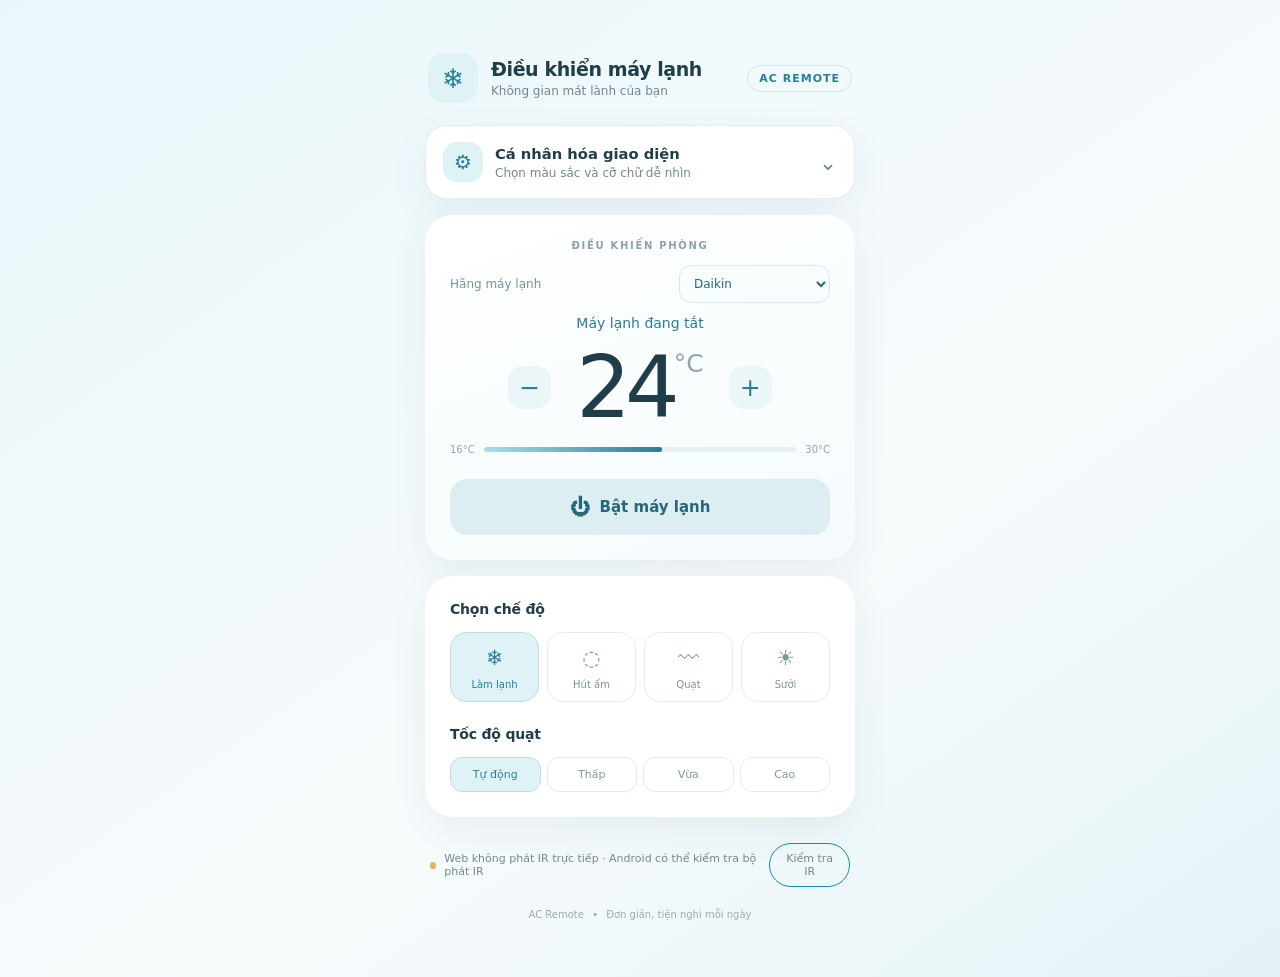
==== web/index.html @ bae3f8e5 "Update" ====
<!doctype html>
<html lang="vi"><head><meta charset="utf-8"><meta name="viewport" content="width=device-width,initial-scale=1">
<meta name="theme-color" content="#eaf7fa"><meta name="description" content="Giao diện điều khiển máy lạnh đa thương hiệu">
<link rel="manifest" href="manifest.webmanifest"><link rel="icon" type="image/png" sizes="192x192" href="icons/icon-192.png"><link rel="apple-touch-icon" href="icons/icon-192.png"><link rel="stylesheet" href="style.css"><title>Universal AC Remote</title></head>
<body><main class="app">
<header><div class="brandmark" aria-hidden="true">❄</div><div class="heading"><h1>Điều khiển máy lạnh</h1><p>Không gian mát lành của bạn</p></div><span class="pill">AC REMOTE</span></header>
<section class="settings card" aria-labelledby="settings-title">
  <details id="appearance">
    <summary><span class="settings-icon" aria-hidden="true">⚙</span><span><strong id="settings-title">Cá nhân hóa giao diện</strong><small>Chọn màu sắc và cỡ chữ dễ nhìn</small></span><span class="chevron" aria-hidden="true">⌄</span></summary>
    <div class="settings-body">
      <fieldset><legend>Màu giao diện</legend><div class="palette" role="group" aria-label="Chọn màu giao diện">
        <button type="button" class="swatch selected" data-accent="ocean" aria-label="Xanh biển" title="Xanh biển"><span></span><small>Xanh biển</small></button>
        <button type="button" class="swatch" data-accent="mint" aria-label="Xanh lá" title="Xanh lá"><span></span><small>Xanh lá</small></button>
        <button type="button" class="swatch" data-accent="lavender" aria-label="Tím dịu" title="Tím dịu"><span></span><small>Tím dịu</small></button>
        <button type="button" class="swatch" data-accent="rose" aria-label="Hồng đào" title="Hồng đào"><span></span><small>Hồng đào</small></button>
        <button type="button" class="swatch" data-accent="amber" aria-label="Vàng ấm" title="Vàng ấm"><span></span><small>Vàng ấm</small></button>
      </div></fieldset>
      <fieldset><legend>Cỡ chữ</legend><div class="font-options" role="group" aria-label="Chọn cỡ chữ">
        <button type="button" data-font="small"><span class="font-preview small-a">A</span><span>Nhỏ</span></button>
        <button type="button" data-font="normal" class="selected"><span class="font-preview">A</span><span>Vừa</span></button>
        <button type="button" data-font="large"><span class="font-preview large-a">A</span><span>Lớn</span></button>
      </div></fieldset>
      <button type="button" id="resetAppearance" class="reset-settings">Khôi phục mặc định</button>
    </div>
  </details>
</section>
<section class="room"><div class="eyebrow">ĐIỀU KHIỂN PHÒNG</div><label class="brand-select" for="brand">Hãng máy lạnh<select id="brand"><option>Daikin</option><option>Panasonic</option><option>LG</option><option>Samsung</option><option>Mitsubishi Electric</option><option>Toshiba</option><option>Sharp</option><option>Gree</option><option>Midea</option><option>AUX</option><option>Khác</option></select></label><div class="status" id="status">Đang tắt</div><div class="temperature"><button id="minus" aria-label="Giảm nhiệt độ">−</button><div><strong id="temp">24</strong><span>°C</span></div><button id="plus" aria-label="Tăng nhiệt độ">+</button></div><div class="range">16°C <div class="track"><div id="trackfill"></div></div> 30°C</div><button id="power" class="power"><span>⏻</span><span id="powerText">Bật máy lạnh</span></button></section>
<section class="controls"><h2>Chọn chế độ</h2><div class="mode-grid"><button data-mode="COOL" class="mode selected"><b>❄</b><span>Làm lạnh</span></button><button data-mode="DRY" class="mode"><b>◌</b><span>Hút ẩm</span></button><button data-mode="FAN" class="mode"><b>〰</b><span>Quạt</span></button><button data-mode="HEAT" class="mode"><b>☀</b><span>Sưởi</span></button></div><h2>Tốc độ quạt</h2><div class="fans"><button data-fan="AUTO" class="selected">Tự động</button><button data-fan="LOW">Thấp</button><button data-fan="MED">Vừa</button><button data-fan="HIGH">Cao</button></div></section>
<section class="foot"><span class="dot"></span><span id="hint">Web không phát IR trực tiếp · Android có thể kiểm tra bộ phát IR</span><button type="button" id="checkIr" class="ir-check">Kiểm tra IR</button><button id="install" hidden>Cài ứng dụng</button></section>
<footer>AC Remote <span>•</span> Đơn giản, tiện nghi mỗi ngày</footer>
</main><script src="app.js"></script></body></html>
---- web/style.css ----
:root{--bg:#edf8fa;--card:#fff;--ink:#203e4a;--muted:#718891;--blue:#287e98;--blue2:#dff2f6;--line:#e2edef;--soft:#f4fbfc;--shadow:0 14px 38px #24576b12;--font-scale:1}html{font-size:calc(16px * var(--font-scale));scroll-behavior:smooth}button,select{font:inherit}button:focus-visible,select:focus-visible,summary:focus-visible{outline:3px solid color-mix(in srgb,var(--blue) 45%,white);outline-offset:3px}*{box-sizing:border-box}body{margin:0;background:linear-gradient(145deg,#e9f7fa,#f7fbfc 60%,#e4f3f6);font-family:Inter,system-ui,-apple-system,"Segoe UI",sans-serif;color:var(--ink);min-height:100vh;padding:22px}.app{max-width:480px;margin:0 auto}header{display:flex;align-items:center;gap:13px;padding:8px 3px 22px}.brandmark{display:grid;place-items:center;width:50px;height:50px;border-radius:17px;background:#d7f0f5;color:var(--blue);font-size:1.6875rem}h1{font-size:1.1875rem;margin:0 0 4px;letter-spacing:-.4px}header p{font-size:0.75rem;color:var(--muted);margin:0}.pill{margin-left:auto;border:1px solid #cce6ec;border-radius:20px;padding:6px 11px;color:var(--blue);font-size:0.6875rem;font-weight:700;letter-spacing:1px}.room,.controls{background:var(--card);border-radius:28px;padding:25px;box-shadow:var(--shadow);margin-bottom:16px}.room{text-align:center;background:linear-gradient(160deg,#fff,#f5fcfd)}.eyebrow{font-size:0.625rem;font-weight:800;letter-spacing:1.7px;color:#8aa3ac}.status{font-size:0.875rem;color:var(--blue);margin:10px 0 5px}.temperature{display:flex;align-items:center;justify-content:center;gap:25px;margin:5px 0}.temperature>div{display:flex;align-items:flex-start}.temperature strong{font-size:5.375rem;font-weight:300;letter-spacing:-6px;line-height:1.2}.temperature span{font-size:1.5625rem;margin-top:13px;color:#8ca7b0}.temperature button{width:43px;height:43px;border:0;border-radius:15px;background:#eaf6f8;color:var(--blue);font-size:1.5625rem;cursor:pointer}.range{display:flex;align-items:center;gap:9px;color:#91a6ad;font-size:0.625rem}.track{height:5px;flex:1;background:#e5f0f2;border-radius:9px;overflow:hidden}.track div{height:100%;width:57%;background:linear-gradient(90deg,#a8dfe9,#287e98);border-radius:9px}.power{display:flex;align-items:center;justify-content:center;gap:10px;width:100%;margin-top:24px;padding:16px;border:0;border-radius:17px;background:var(--blue);color:white;font-weight:700;font-size:0.9375rem;box-shadow:0 9px 18px #287e9833;cursor:pointer}.power span:first-child{font-size:1.25rem}.power.off{background:#dceef2;color:#28677a;box-shadow:none}h2{font-size:0.875rem;margin:0 0 15px;letter-spacing:-.2px}.mode-grid{display:grid;grid-template-columns:repeat(4,1fr);gap:8px;margin-bottom:24px}.mode{border:1px solid var(--line);border-radius:16px;background:#fff;padding:13px 3px 11px;display:flex;flex-direction:column;align-items:center;gap:9px;color:#7e959d;cursor:pointer}.mode b{font-size:1.3125rem;font-weight:500}.mode span{font-size:0.625rem}.mode.selected,.fans button.selected{background:var(--blue2);border-color:#bfe4eb;color:var(--blue)}.fans{display:grid;grid-template-columns:repeat(4,1fr);gap:6px}.fans button{padding:10px 2px;border:1px solid var(--line);background:white;border-radius:12px;color:#81969e;font-size:0.6875rem;cursor:pointer}.foot{display:flex;align-items:center;gap:8px;padding:10px 5px;color:var(--muted);font-size:0.6875rem}.dot{width:7px;height:7px;border-radius:50%;background:#e8b15b}#install{margin-left:auto;border:0;background:#dceff3;color:var(--blue);border-radius:10px;padding:7px 10px}footer{text-align:center;color:#9aadb4;font-size:0.625rem;padding:12px}footer span{padding:0 5px}@media(min-width:700px){body{padding:45px}.app{max-width:430px}}@media(max-width:360px){body{padding:12px}.room,.controls{padding:20px}.temperature strong{font-size:4.5rem}.mode-grid{gap:5px}}

.brand-select{display:flex;align-items:center;justify-content:space-between;gap:12px;margin:14px 0 12px;text-align:left;font-size:0.75rem;color:#7b929b}.brand-select select{max-width:60%;border:1px solid #d8e9ed;border-radius:12px;background:#f7fcfd;color:#28677a;padding:10px;font:inherit;outline:none}


/* Personalization and accessibility */
body{background:linear-gradient(145deg,var(--page-a,#e9f7fa),#f7fbfc 60%,var(--page-b,#e4f3f6));transition:background .2s,color .2s}
.heading{min-width:0}.pill{white-space:nowrap}.settings{background:var(--card);border:1px solid var(--line);border-radius:22px;padding:0 17px;margin:0 0 16px;box-shadow:var(--shadow)}
#appearance summary{list-style:none;display:flex;align-items:center;gap:12px;padding:16px 0;cursor:pointer;min-height:68px}#appearance summary::-webkit-details-marker{display:none}.settings-icon{width:40px;height:40px;border-radius:14px;background:var(--blue2);color:var(--blue);display:grid;place-items:center;font-size:1.25rem;flex-shrink:0}.settings summary strong{display:block;font-size:.92rem;color:var(--ink)}.settings summary small{display:block;color:var(--muted);font-size:.75rem;margin-top:4px}.chevron{margin-left:auto;color:var(--muted);font-size:1.35rem;transition:transform .2s}#appearance[open] .chevron{transform:rotate(180deg)}
.settings-body{border-top:1px solid var(--line);padding:16px 0 18px}.settings fieldset{border:0;padding:0;margin:0 0 19px;min-width:0}.settings legend{font-weight:750;font-size:.82rem;margin-bottom:12px;color:var(--ink)}.palette{display:grid;grid-template-columns:repeat(5,minmax(0,1fr));gap:6px}.swatch{display:flex;flex-direction:column;align-items:center;gap:7px;min-width:0;padding:8px 2px;border:1px solid transparent;border-radius:14px;background:transparent;color:var(--muted);cursor:pointer}.swatch>span{display:block;width:29px;height:29px;border-radius:50%;background:var(--swatch);box-shadow:inset 0 0 0 3px #ffffffaa}.swatch small{font-size:.64rem;white-space:nowrap}.swatch.selected{border-color:var(--blue);background:var(--soft);color:var(--ink)}.swatch.selected>span{outline:2px solid var(--blue);outline-offset:2px}
.swatch[data-accent="ocean"]{--swatch:#287e98}.swatch[data-accent="mint"]{--swatch:#36866e}.swatch[data-accent="lavender"]{--swatch:#8068b5}.swatch[data-accent="rose"]{--swatch:#c45e78}.swatch[data-accent="amber"]{--swatch:#b87826}
.font-options{display:grid;grid-template-columns:repeat(3,1fr);gap:8px}.font-options button{display:flex;align-items:center;justify-content:center;gap:8px;padding:10px 5px;border:1px solid var(--line);border-radius:13px;background:var(--card);color:var(--muted);cursor:pointer}.font-options button.selected{border-color:var(--blue);background:var(--blue2);color:var(--blue);font-weight:700}.font-preview{font-size:1rem;font-weight:800}.small-a{font-size:.8rem}.large-a{font-size:1.3rem}.reset-settings{border:0;background:transparent;color:var(--blue);padding:5px 0;font-size:.78rem;font-weight:700;cursor:pointer}
:root[data-accent="mint"]{--blue:#36866e;--blue2:#e0f4eb;--line:#e1eee8;--soft:#f3fbf6;--page-a:#eaf8f0;--page-b:#e2f3e9}
:root[data-accent="lavender"]{--blue:#8068b5;--blue2:#eee8fa;--line:#e9e3f2;--soft:#faf7ff;--page-a:#f3effb;--page-b:#e9e2f7}
:root[data-accent="rose"]{--blue:#c45e78;--blue2:#fbe8ee;--line:#f1e2e7;--soft:#fff7f9;--page-a:#fff0f4;--page-b:#f9e5eb}
:root[data-accent="amber"]{--blue:#b87826;--blue2:#fbefd9;--line:#f0e7d7;--soft:#fffbf3;--page-a:#fff7e8;--page-b:#f8ecd5}
.room{background:linear-gradient(160deg,var(--card),var(--soft))}.temperature button,.mode,.fans button,.brand-select select{transition:background .15s,border-color .15s,transform .15s}.temperature button:active,.power:active,.mode:active,.fans button:active{transform:scale(.97)}.mode.selected,.fans button.selected{background:var(--blue2);border-color:color-mix(in srgb,var(--blue) 28%,white);color:var(--blue)}.power{background:var(--blue)}.brandmark{background:var(--blue2);color:var(--blue)}
@media(max-width:360px){.palette{gap:2px}.swatch small{font-size:.58rem}.settings{padding:0 13px}.settings-body{padding-bottom:14px}}
@media(prefers-reduced-motion:reduce){*,*::before,*::after{scroll-behavior:auto!important;transition:none!important;animation:none!important}}

.ir-check{border:1px solid var(--accent,#168aad);border-radius:999px;padding:8px 12px;background:transparent;color:inherit;font:inherit;cursor:pointer}.ir-check:focus-visible{outline:2px solid currentColor;outline-offset:2px}
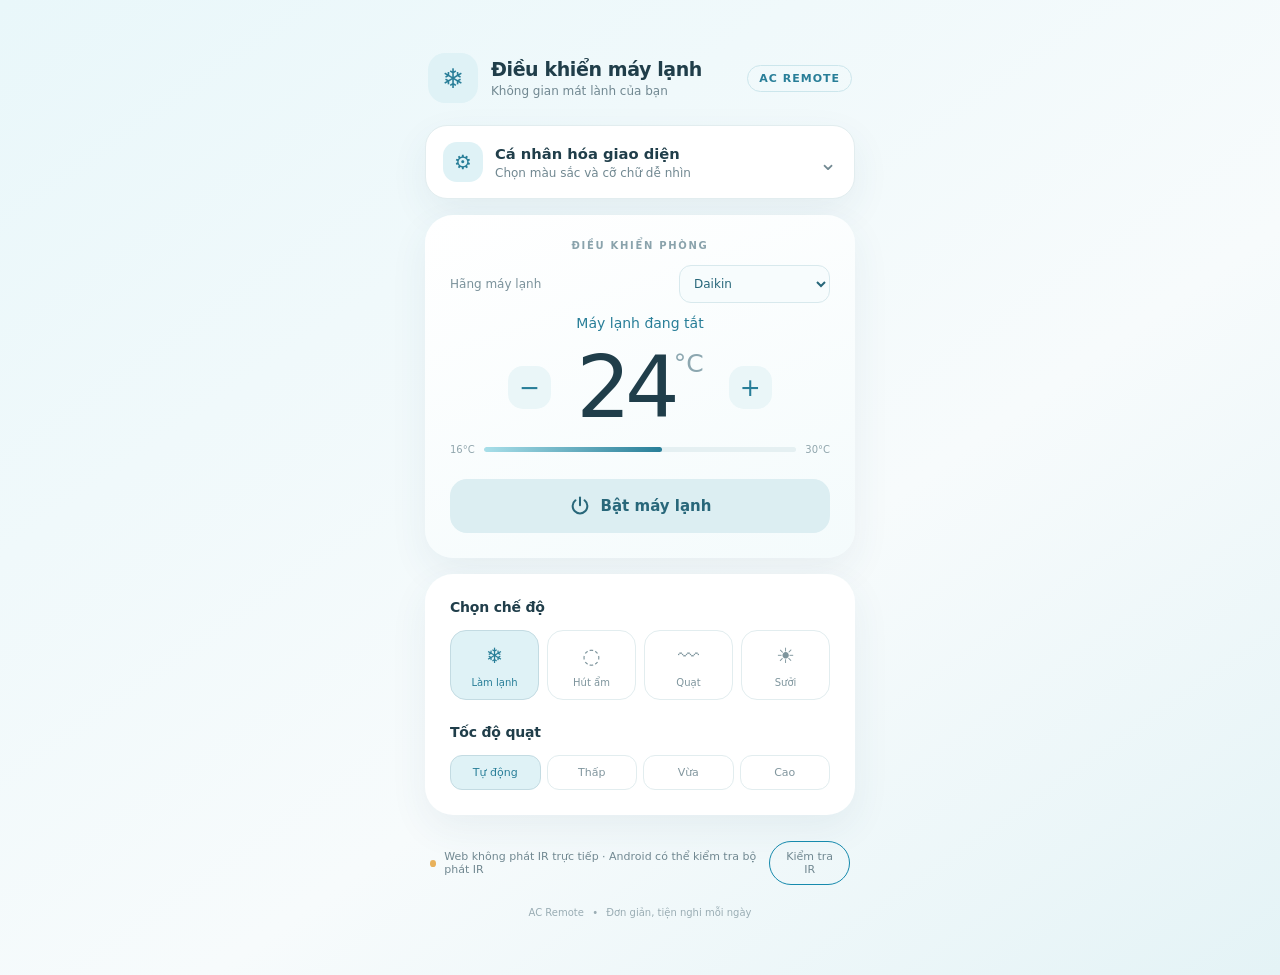
==== commit a9c887fb: "Update new version" ====
--- a/web/index.html
+++ b/web/index.html
@@ -24,7 +24,7 @@
     </div>
   </details>
 </section>
-<section class="room"><div class="eyebrow">ĐIỀU KHIỂN PHÒNG</div><label class="brand-select" for="brand">Hãng máy lạnh<select id="brand"><option>Daikin</option><option>Panasonic</option><option>LG</option><option>Samsung</option><option>Mitsubishi Electric</option><option>Toshiba</option><option>Sharp</option><option>Gree</option><option>Midea</option><option>AUX</option><option>Khác</option></select></label><div class="status" id="status">Đang tắt</div><div class="temperature"><button id="minus" aria-label="Giảm nhiệt độ">−</button><div><strong id="temp">24</strong><span>°C</span></div><button id="plus" aria-label="Tăng nhiệt độ">+</button></div><div class="range">16°C <div class="track"><div id="trackfill"></div></div> 30°C</div><button id="power" class="power"><span>⏻</span><span id="powerText">Bật máy lạnh</span></button></section>
+<section class="room"><div class="eyebrow">ĐIỀU KHIỂN PHÒNG</div><label class="brand-select" for="brand">Hãng máy lạnh<select id="brand"><option>Daikin</option><option>Panasonic</option><option>LG</option><option>Samsung</option><option>Mitsubishi Electric</option><option>Toshiba</option><option>Sharp</option><option>Gree</option><option>Midea</option><option>AUX</option><option>Khác</option></select></label><div class="status" id="status">Đang tắt</div><div class="temperature"><button id="minus" aria-label="Giảm nhiệt độ">−</button><div><strong id="temp">24</strong><span>°C</span></div><button id="plus" aria-label="Tăng nhiệt độ">+</button></div><div class="range">16°C <div class="track"><div id="trackfill"></div></div> 30°C</div><button id="power" class="power" type="button" aria-label="Bật máy lạnh" aria-pressed="false"><svg class="power-icon" viewBox="0 0 24 24" width="22" height="22" aria-hidden="true" focusable="false"><path d="M12 2.75v8.5" fill="none" stroke="currentColor" stroke-width="2.2" stroke-linecap="round"/><path d="M7.05 5.8a8 8 0 1 0 9.9 0" fill="none" stroke="currentColor" stroke-width="2.2" stroke-linecap="round" stroke-linejoin="round"/></svg><span id="powerText">Bật máy lạnh</span></button></section>
 <section class="controls"><h2>Chọn chế độ</h2><div class="mode-grid"><button data-mode="COOL" class="mode selected"><b>❄</b><span>Làm lạnh</span></button><button data-mode="DRY" class="mode"><b>◌</b><span>Hút ẩm</span></button><button data-mode="FAN" class="mode"><b>〰</b><span>Quạt</span></button><button data-mode="HEAT" class="mode"><b>☀</b><span>Sưởi</span></button></div><h2>Tốc độ quạt</h2><div class="fans"><button data-fan="AUTO" class="selected">Tự động</button><button data-fan="LOW">Thấp</button><button data-fan="MED">Vừa</button><button data-fan="HIGH">Cao</button></div></section>
 <section class="foot"><span class="dot"></span><span id="hint">Web không phát IR trực tiếp · Android có thể kiểm tra bộ phát IR</span><button type="button" id="checkIr" class="ir-check">Kiểm tra IR</button><button id="install" hidden>Cài ứng dụng</button></section>
 <footer>AC Remote <span>•</span> Đơn giản, tiện nghi mỗi ngày</footer>
--- a/web/style.css
+++ b/web/style.css
@@ -1,4 +1,4 @@
-:root{--bg:#edf8fa;--card:#fff;--ink:#203e4a;--muted:#718891;--blue:#287e98;--blue2:#dff2f6;--line:#e2edef;--soft:#f4fbfc;--shadow:0 14px 38px #24576b12;--font-scale:1}html{font-size:calc(16px * var(--font-scale));scroll-behavior:smooth}button,select{font:inherit}button:focus-visible,select:focus-visible,summary:focus-visible{outline:3px solid color-mix(in srgb,var(--blue) 45%,white);outline-offset:3px}*{box-sizing:border-box}body{margin:0;background:linear-gradient(145deg,#e9f7fa,#f7fbfc 60%,#e4f3f6);font-family:Inter,system-ui,-apple-system,"Segoe UI",sans-serif;color:var(--ink);min-height:100vh;padding:22px}.app{max-width:480px;margin:0 auto}header{display:flex;align-items:center;gap:13px;padding:8px 3px 22px}.brandmark{display:grid;place-items:center;width:50px;height:50px;border-radius:17px;background:#d7f0f5;color:var(--blue);font-size:1.6875rem}h1{font-size:1.1875rem;margin:0 0 4px;letter-spacing:-.4px}header p{font-size:0.75rem;color:var(--muted);margin:0}.pill{margin-left:auto;border:1px solid #cce6ec;border-radius:20px;padding:6px 11px;color:var(--blue);font-size:0.6875rem;font-weight:700;letter-spacing:1px}.room,.controls{background:var(--card);border-radius:28px;padding:25px;box-shadow:var(--shadow);margin-bottom:16px}.room{text-align:center;background:linear-gradient(160deg,#fff,#f5fcfd)}.eyebrow{font-size:0.625rem;font-weight:800;letter-spacing:1.7px;color:#8aa3ac}.status{font-size:0.875rem;color:var(--blue);margin:10px 0 5px}.temperature{display:flex;align-items:center;justify-content:center;gap:25px;margin:5px 0}.temperature>div{display:flex;align-items:flex-start}.temperature strong{font-size:5.375rem;font-weight:300;letter-spacing:-6px;line-height:1.2}.temperature span{font-size:1.5625rem;margin-top:13px;color:#8ca7b0}.temperature button{width:43px;height:43px;border:0;border-radius:15px;background:#eaf6f8;color:var(--blue);font-size:1.5625rem;cursor:pointer}.range{display:flex;align-items:center;gap:9px;color:#91a6ad;font-size:0.625rem}.track{height:5px;flex:1;background:#e5f0f2;border-radius:9px;overflow:hidden}.track div{height:100%;width:57%;background:linear-gradient(90deg,#a8dfe9,#287e98);border-radius:9px}.power{display:flex;align-items:center;justify-content:center;gap:10px;width:100%;margin-top:24px;padding:16px;border:0;border-radius:17px;background:var(--blue);color:white;font-weight:700;font-size:0.9375rem;box-shadow:0 9px 18px #287e9833;cursor:pointer}.power span:first-child{font-size:1.25rem}.power.off{background:#dceef2;color:#28677a;box-shadow:none}h2{font-size:0.875rem;margin:0 0 15px;letter-spacing:-.2px}.mode-grid{display:grid;grid-template-columns:repeat(4,1fr);gap:8px;margin-bottom:24px}.mode{border:1px solid var(--line);border-radius:16px;background:#fff;padding:13px 3px 11px;display:flex;flex-direction:column;align-items:center;gap:9px;color:#7e959d;cursor:pointer}.mode b{font-size:1.3125rem;font-weight:500}.mode span{font-size:0.625rem}.mode.selected,.fans button.selected{background:var(--blue2);border-color:#bfe4eb;color:var(--blue)}.fans{display:grid;grid-template-columns:repeat(4,1fr);gap:6px}.fans button{padding:10px 2px;border:1px solid var(--line);background:white;border-radius:12px;color:#81969e;font-size:0.6875rem;cursor:pointer}.foot{display:flex;align-items:center;gap:8px;padding:10px 5px;color:var(--muted);font-size:0.6875rem}.dot{width:7px;height:7px;border-radius:50%;background:#e8b15b}#install{margin-left:auto;border:0;background:#dceff3;color:var(--blue);border-radius:10px;padding:7px 10px}footer{text-align:center;color:#9aadb4;font-size:0.625rem;padding:12px}footer span{padding:0 5px}@media(min-width:700px){body{padding:45px}.app{max-width:430px}}@media(max-width:360px){body{padding:12px}.room,.controls{padding:20px}.temperature strong{font-size:4.5rem}.mode-grid{gap:5px}}
+:root{--bg:#edf8fa;--card:#fff;--ink:#203e4a;--muted:#718891;--blue:#287e98;--blue2:#dff2f6;--line:#e2edef;--soft:#f4fbfc;--shadow:0 14px 38px #24576b12;--font-scale:1}html{font-size:calc(16px * var(--font-scale));scroll-behavior:smooth}button,select{font:inherit}button:focus-visible,select:focus-visible,summary:focus-visible{outline:3px solid color-mix(in srgb,var(--blue) 45%,white);outline-offset:3px}*{box-sizing:border-box}body{margin:0;background:linear-gradient(145deg,#e9f7fa,#f7fbfc 60%,#e4f3f6);font-family:Inter,system-ui,-apple-system,"Segoe UI",sans-serif;color:var(--ink);min-height:100vh;padding:22px}.app{max-width:480px;margin:0 auto}header{display:flex;align-items:center;gap:13px;padding:8px 3px 22px}.brandmark{display:grid;place-items:center;width:50px;height:50px;border-radius:17px;background:#d7f0f5;color:var(--blue);font-size:1.6875rem}h1{font-size:1.1875rem;margin:0 0 4px;letter-spacing:-.4px}header p{font-size:0.75rem;color:var(--muted);margin:0}.pill{margin-left:auto;border:1px solid #cce6ec;border-radius:20px;padding:6px 11px;color:var(--blue);font-size:0.6875rem;font-weight:700;letter-spacing:1px}.room,.controls{background:var(--card);border-radius:28px;padding:25px;box-shadow:var(--shadow);margin-bottom:16px}.room{text-align:center;background:linear-gradient(160deg,#fff,#f5fcfd)}.eyebrow{font-size:0.625rem;font-weight:800;letter-spacing:1.7px;color:#8aa3ac}.status{font-size:0.875rem;color:var(--blue);margin:10px 0 5px}.temperature{display:flex;align-items:center;justify-content:center;gap:25px;margin:5px 0}.temperature>div{display:flex;align-items:flex-start}.temperature strong{font-size:5.375rem;font-weight:300;letter-spacing:-6px;line-height:1.2}.temperature span{font-size:1.5625rem;margin-top:13px;color:#8ca7b0}.temperature button{width:43px;height:43px;border:0;border-radius:15px;background:#eaf6f8;color:var(--blue);font-size:1.5625rem;cursor:pointer}.range{display:flex;align-items:center;gap:9px;color:#91a6ad;font-size:0.625rem}.track{height:5px;flex:1;background:#e5f0f2;border-radius:9px;overflow:hidden}.track div{height:100%;width:57%;background:linear-gradient(90deg,#a8dfe9,#287e98);border-radius:9px}.power{display:flex;align-items:center;justify-content:center;gap:10px;width:100%;margin-top:24px;padding:16px;border:0;border-radius:17px;background:var(--blue);color:white;font-weight:700;font-size:0.9375rem;box-shadow:0 9px 18px #287e9833;cursor:pointer}.power-icon{display:block;flex:0 0 22px;width:22px;height:22px;stroke:currentColor;overflow:visible}.power.off{background:#dceef2;color:#28677a;box-shadow:none}h2{font-size:0.875rem;margin:0 0 15px;letter-spacing:-.2px}.mode-grid{display:grid;grid-template-columns:repeat(4,1fr);gap:8px;margin-bottom:24px}.mode{border:1px solid var(--line);border-radius:16px;background:#fff;padding:13px 3px 11px;display:flex;flex-direction:column;align-items:center;gap:9px;color:#7e959d;cursor:pointer}.mode b{font-size:1.3125rem;font-weight:500}.mode span{font-size:0.625rem}.mode.selected,.fans button.selected{background:var(--blue2);border-color:#bfe4eb;color:var(--blue)}.fans{display:grid;grid-template-columns:repeat(4,1fr);gap:6px}.fans button{padding:10px 2px;border:1px solid var(--line);background:white;border-radius:12px;color:#81969e;font-size:0.6875rem;cursor:pointer}.foot{display:flex;align-items:center;gap:8px;padding:10px 5px;color:var(--muted);font-size:0.6875rem}.dot{width:7px;height:7px;border-radius:50%;background:#e8b15b}#install{margin-left:auto;border:0;background:#dceff3;color:var(--blue);border-radius:10px;padding:7px 10px}footer{text-align:center;color:#9aadb4;font-size:0.625rem;padding:12px}footer span{padding:0 5px}@media(min-width:700px){body{padding:45px}.app{max-width:430px}}@media(max-width:360px){body{padding:12px}.room,.controls{padding:20px}.temperature strong{font-size:4.5rem}.mode-grid{gap:5px}}
 
 .brand-select{display:flex;align-items:center;justify-content:space-between;gap:12px;margin:14px 0 12px;text-align:left;font-size:0.75rem;color:#7b929b}.brand-select select{max-width:60%;border:1px solid #d8e9ed;border-radius:12px;background:#f7fcfd;color:#28677a;padding:10px;font:inherit;outline:none}
 
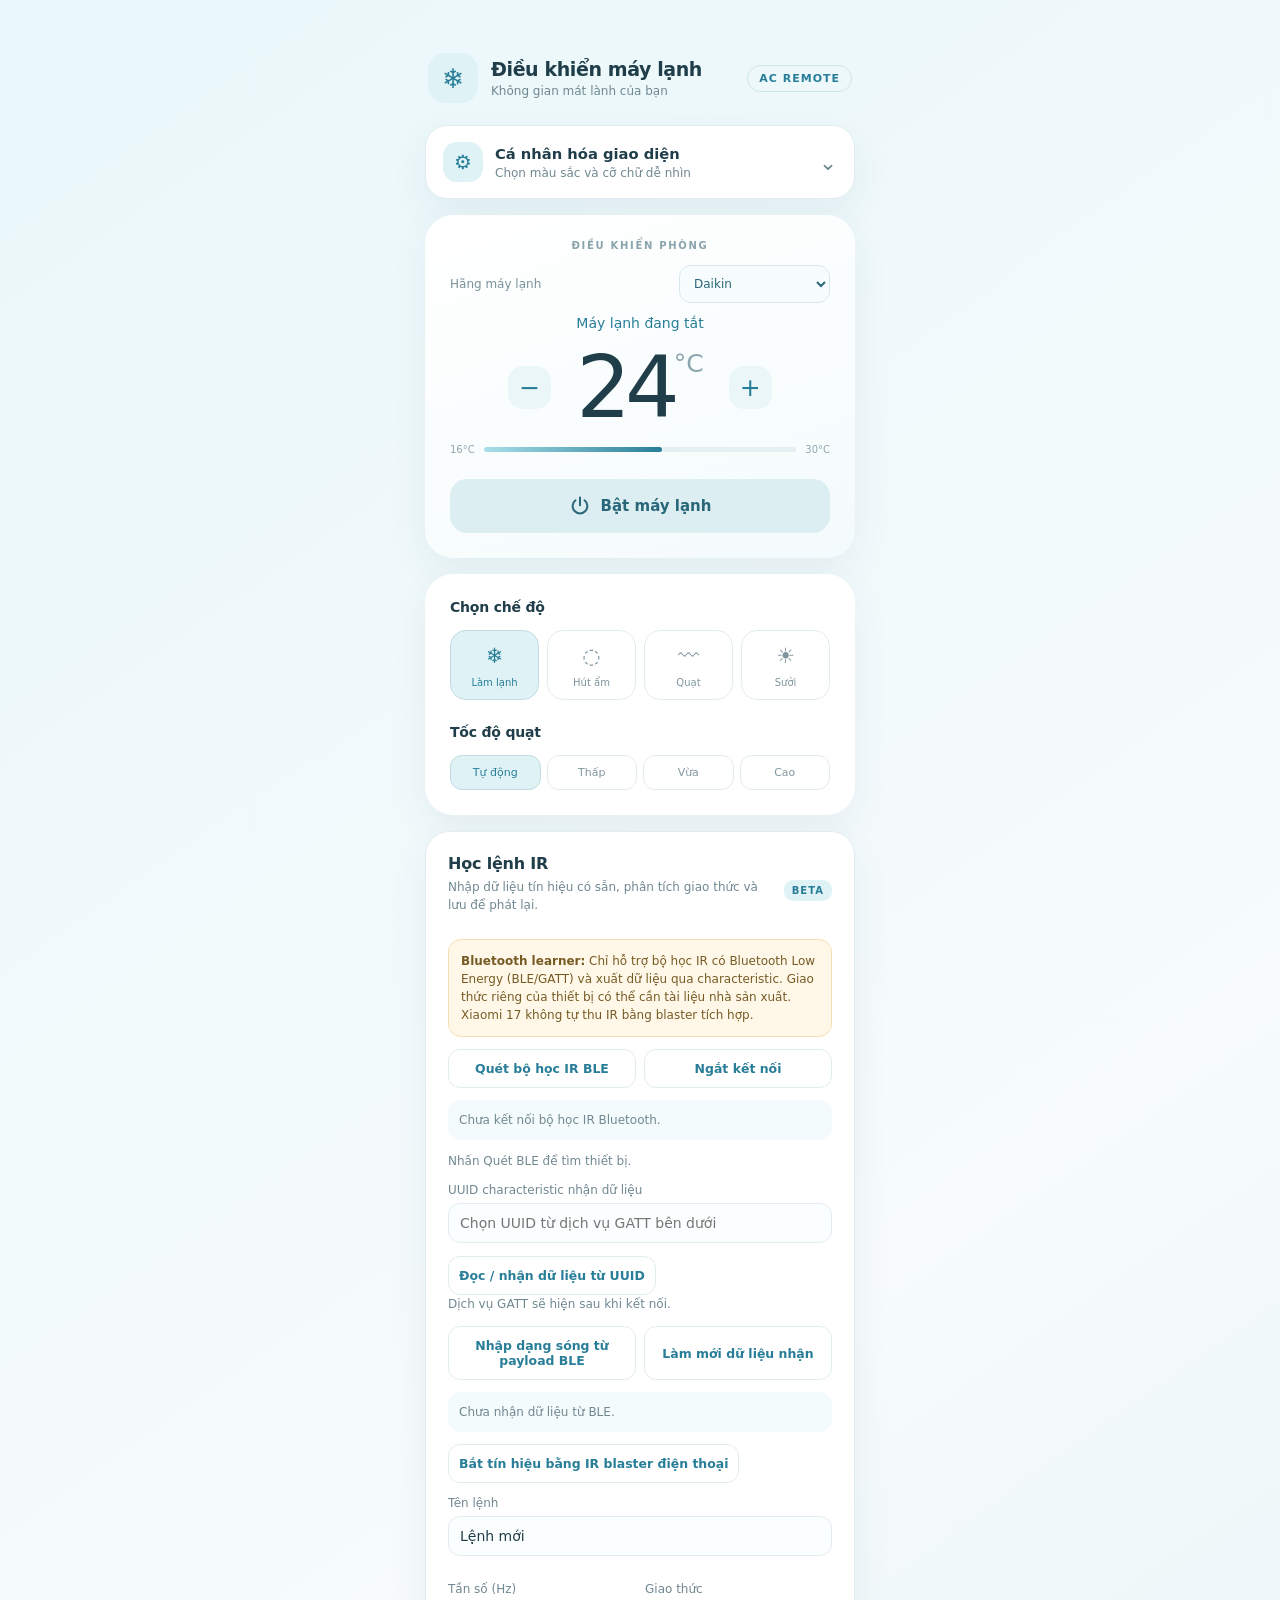
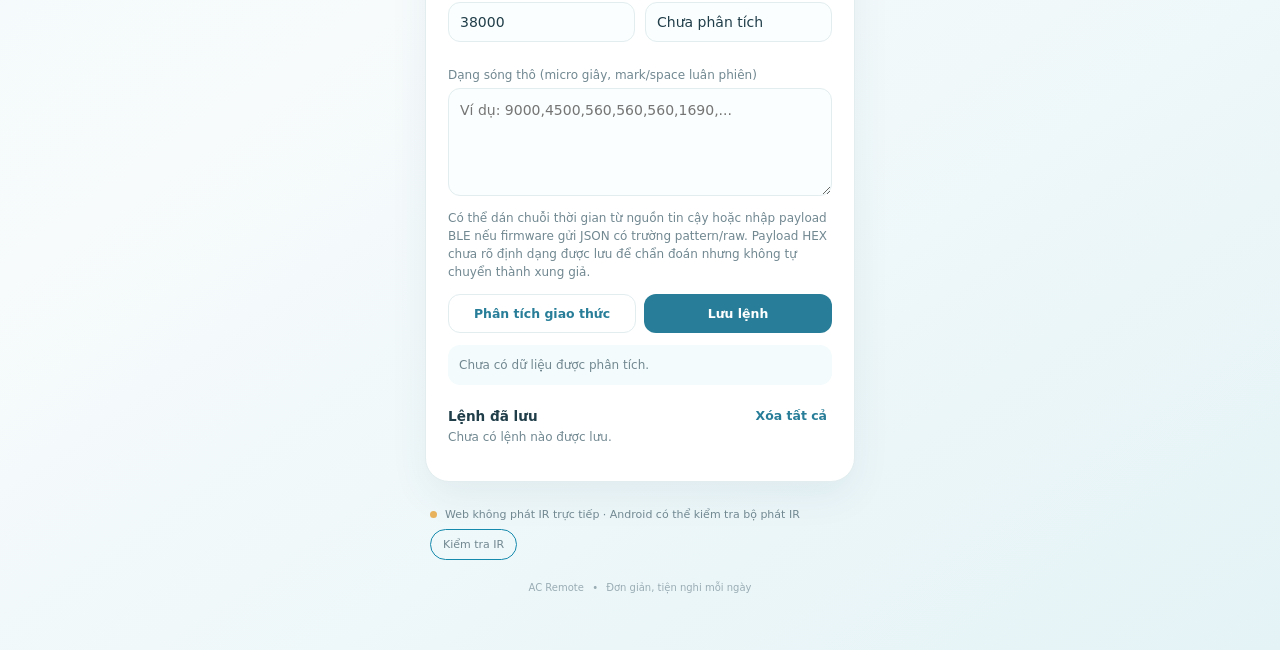
==== commit 22e88c14: "Update new version" ====
--- a/web/index.html
+++ b/web/index.html
@@ -24,8 +24,30 @@
     </div>
   </details>
 </section>
-<section class="room"><div class="eyebrow">ĐIỀU KHIỂN PHÒNG</div><label class="brand-select" for="brand">Hãng máy lạnh<select id="brand"><option>Daikin</option><option>Panasonic</option><option>LG</option><option>Samsung</option><option>Mitsubishi Electric</option><option>Toshiba</option><option>Sharp</option><option>Gree</option><option>Midea</option><option>AUX</option><option>Khác</option></select></label><div class="status" id="status">Đang tắt</div><div class="temperature"><button id="minus" aria-label="Giảm nhiệt độ">−</button><div><strong id="temp">24</strong><span>°C</span></div><button id="plus" aria-label="Tăng nhiệt độ">+</button></div><div class="range">16°C <div class="track"><div id="trackfill"></div></div> 30°C</div><button id="power" class="power" type="button" aria-label="Bật máy lạnh" aria-pressed="false"><svg class="power-icon" viewBox="0 0 24 24" width="22" height="22" aria-hidden="true" focusable="false"><path d="M12 2.75v8.5" fill="none" stroke="currentColor" stroke-width="2.2" stroke-linecap="round"/><path d="M7.05 5.8a8 8 0 1 0 9.9 0" fill="none" stroke="currentColor" stroke-width="2.2" stroke-linecap="round" stroke-linejoin="round"/></svg><span id="powerText">Bật máy lạnh</span></button></section>
+<section class="room"><div class="eyebrow">ĐIỀU KHIỂN PHÒNG</div><label class="brand-select" for="brand">Hãng máy lạnh<select id="brand"><option>Daikin</option><option>Panasonic</option><option>LG</option><option>Samsung</option><option>Mitsubishi Electric</option><option>Toshiba</option><option>Sharp</option><option>Gree</option><option>Midea</option><option>Casper</option><option>AUX</option><option>Khác</option></select></label><div class="status" id="status">Đang tắt</div><div class="temperature"><button id="minus" aria-label="Giảm nhiệt độ">−</button><div><strong id="temp">24</strong><span>°C</span></div><button id="plus" aria-label="Tăng nhiệt độ">+</button></div><div class="range">16°C <div class="track"><div id="trackfill"></div></div> 30°C</div><button id="power" class="power" type="button" aria-label="Bật máy lạnh" aria-pressed="false"><svg class="power-icon" viewBox="0 0 24 24" width="22" height="22" aria-hidden="true" focusable="false"><path d="M12 2.75v8.5" fill="none" stroke="currentColor" stroke-width="2.2" stroke-linecap="round"/><path d="M7.05 5.8a8 8 0 1 0 9.9 0" fill="none" stroke="currentColor" stroke-width="2.2" stroke-linecap="round" stroke-linejoin="round"/></svg><span id="powerText">Bật máy lạnh</span></button></section>
 <section class="controls"><h2>Chọn chế độ</h2><div class="mode-grid"><button data-mode="COOL" class="mode selected"><b>❄</b><span>Làm lạnh</span></button><button data-mode="DRY" class="mode"><b>◌</b><span>Hút ẩm</span></button><button data-mode="FAN" class="mode"><b>〰</b><span>Quạt</span></button><button data-mode="HEAT" class="mode"><b>☀</b><span>Sưởi</span></button></div><h2>Tốc độ quạt</h2><div class="fans"><button data-fan="AUTO" class="selected">Tự động</button><button data-fan="LOW">Thấp</button><button data-fan="MED">Vừa</button><button data-fan="HIGH">Cao</button></div></section>
+
+<section class="learn card" aria-labelledby="learn-title">
+  <div class="learn-heading"><div><h2 id="learn-title">Học lệnh IR</h2><p>Nhập dữ liệu tín hiệu có sẵn, phân tích giao thức và lưu để phát lại.</p></div><span class="learn-badge">BETA</span></div>
+  <div class="learn-warning"><strong>Bluetooth learner:</strong> Chỉ hỗ trợ bộ học IR có Bluetooth Low Energy (BLE/GATT) và xuất dữ liệu qua characteristic. Giao thức riêng của thiết bị có thể cần tài liệu nhà sản xuất. Xiaomi 17 không tự thu IR bằng blaster tích hợp.</div>
+  <div class="learn-actions"><button type="button" id="scanBle" class="secondary-action">Quét bộ học IR BLE</button><button type="button" id="disconnectBle" class="secondary-action">Ngắt kết nối</button></div>
+  <div id="bleStatus" class="learn-result" role="status" aria-live="polite">Chưa kết nối bộ học IR Bluetooth.</div>
+  <div id="bleDevices" class="learned-list"><p class="learn-help">Nhấn Quét BLE để tìm thiết bị.</p></div>
+  <label class="learn-field">UUID characteristic nhận dữ liệu<input id="bleCharacteristicUuid" type="text" placeholder="Chọn UUID từ dịch vụ GATT bên dưới"></label>
+  <button type="button" id="subscribeBle" class="secondary-action">Đọc / nhận dữ liệu từ UUID</button>
+  <div id="bleServices" class="learned-list"><p class="learn-help">Dịch vụ GATT sẽ hiện sau khi kết nối.</p></div>
+  <div class="learn-actions"><button type="button" id="importBleCapture" class="secondary-action">Nhập dạng sóng từ payload BLE</button><button type="button" id="refreshBleCapture" class="secondary-action">Làm mới dữ liệu nhận</button></div>
+  <div id="bleCapturePreview" class="learn-result" role="status" aria-live="polite">Chưa nhận dữ liệu từ BLE.</div>
+  <button type="button" id="captureIr" class="secondary-action">Bắt tín hiệu bằng IR blaster điện thoại</button>
+  <label class="learn-field">Tên lệnh<input id="learnName" type="text" maxlength="60" placeholder="Ví dụ: Bật máy lạnh" value="Lệnh mới"></label>
+  <div class="learn-row"><label class="learn-field">Tần số (Hz)<input id="learnFrequency" type="number" min="20000" max="60000" step="1000" value="38000"></label><label class="learn-field">Giao thức<input id="learnProtocol" type="text" readonly value="Chưa phân tích"></label></div>
+  <label class="learn-field">Dạng sóng thô (micro giây, mark/space luân phiên)<textarea id="learnRaw" rows="4" placeholder="Ví dụ: 9000,4500,560,560,560,1690,..."></textarea></label>
+  <p class="learn-help">Có thể dán chuỗi thời gian từ nguồn tin cậy hoặc nhập payload BLE nếu firmware gửi JSON có trường pattern/raw. Payload HEX chưa rõ định dạng được lưu để chẩn đoán nhưng không tự chuyển thành xung giả.</p>
+  <div class="learn-actions"><button type="button" id="analyzeIr" class="secondary-action">Phân tích giao thức</button><button type="button" id="saveLearnedIr" class="primary-action">Lưu lệnh</button></div>
+  <div id="learnResult" class="learn-result" role="status" aria-live="polite">Chưa có dữ liệu được phân tích.</div>
+  <div class="saved-heading"><strong>Lệnh đã lưu</strong><button type="button" id="clearLearnedIr" class="text-action">Xóa tất cả</button></div>
+  <div id="learnedList" class="learned-list"><p class="learn-help">Chưa có lệnh nào được lưu.</p></div>
+</section>
 <section class="foot"><span class="dot"></span><span id="hint">Web không phát IR trực tiếp · Android có thể kiểm tra bộ phát IR</span><button type="button" id="checkIr" class="ir-check">Kiểm tra IR</button><button id="install" hidden>Cài ứng dụng</button></section>
 <footer>AC Remote <span>•</span> Đơn giản, tiện nghi mỗi ngày</footer>
 </main><script src="app.js"></script></body></html>
--- a/web/style.css
+++ b/web/style.css
@@ -19,3 +19,5 @@
 @media(prefers-reduced-motion:reduce){*,*::before,*::after{scroll-behavior:auto!important;transition:none!important;animation:none!important}}
 
 .ir-check{border:1px solid var(--accent,#168aad);border-radius:999px;padding:8px 12px;background:transparent;color:inherit;font:inherit;cursor:pointer}.ir-check:focus-visible{outline:2px solid currentColor;outline-offset:2px}
+
+.learn{background:var(--card);border:1px solid var(--line);border-radius:24px;padding:22px;margin:0 0 16px;box-shadow:var(--shadow)}.learn-heading,.saved-heading{display:flex;align-items:center;justify-content:space-between;gap:10px}.learn-heading h2{font-size:1rem;margin:0 0 5px}.learn-heading p,.learn-help{font-size:.75rem;line-height:1.5;color:var(--muted);margin:0 0 13px}.learn-badge{font-size:.625rem;letter-spacing:1px;font-weight:800;color:var(--blue);background:var(--blue2);padding:5px 8px;border-radius:9px}.learn-warning{background:#fff8e9;border:1px solid #f2dfb4;color:#775b24;border-radius:13px;padding:12px;font-size:.75rem;line-height:1.5;margin:12px 0}.learn-field{display:flex;flex-direction:column;gap:6px;color:var(--muted);font-size:.75rem;margin:13px 0}.learn-field input,.learn-field textarea{width:100%;border:1px solid var(--line);border-radius:12px;padding:11px;background:#fbfefe;color:var(--ink);font:inherit;font-size:.875rem;min-width:0}.learn-field textarea{resize:vertical;line-height:1.5}.learn-row{display:grid;grid-template-columns:1fr 1fr;gap:10px}.learn-actions{display:grid;grid-template-columns:1fr 1fr;gap:8px}.secondary-action,.primary-action,.text-action,.saved-play,.saved-delete{border-radius:12px;padding:11px 10px;font:inherit;font-size:.78rem;font-weight:700;cursor:pointer}.secondary-action{border:1px solid var(--line);background:#fff;color:var(--blue)}.primary-action{border:0;background:var(--blue);color:#fff}.learn-result{margin:12px 0;padding:11px;border-radius:12px;background:var(--soft);color:var(--muted);font-size:.75rem;line-height:1.5;overflow-wrap:anywhere}.saved-heading{margin-top:18px;font-size:.85rem}.text-action{border:0;background:transparent;color:var(--blue);padding:5px}.learned-item{display:flex;align-items:center;gap:8px;border:1px solid var(--line);border-radius:12px;padding:10px;margin-top:8px}.learned-meta{flex:1;min-width:0}.learned-meta strong{display:block;font-size:.8rem;overflow-wrap:anywhere}.learned-meta small{display:block;font-size:.68rem;color:var(--muted);margin-top:3px}.saved-play,.saved-delete{padding:8px;border:1px solid var(--line);background:#fff;color:var(--blue)}.saved-delete{color:#a34b4b}.foot{flex-wrap:wrap}@media(max-width:360px){.learn{padding:16px}.learn-row{grid-template-columns:1fr}.learn-actions{grid-template-columns:1fr}}
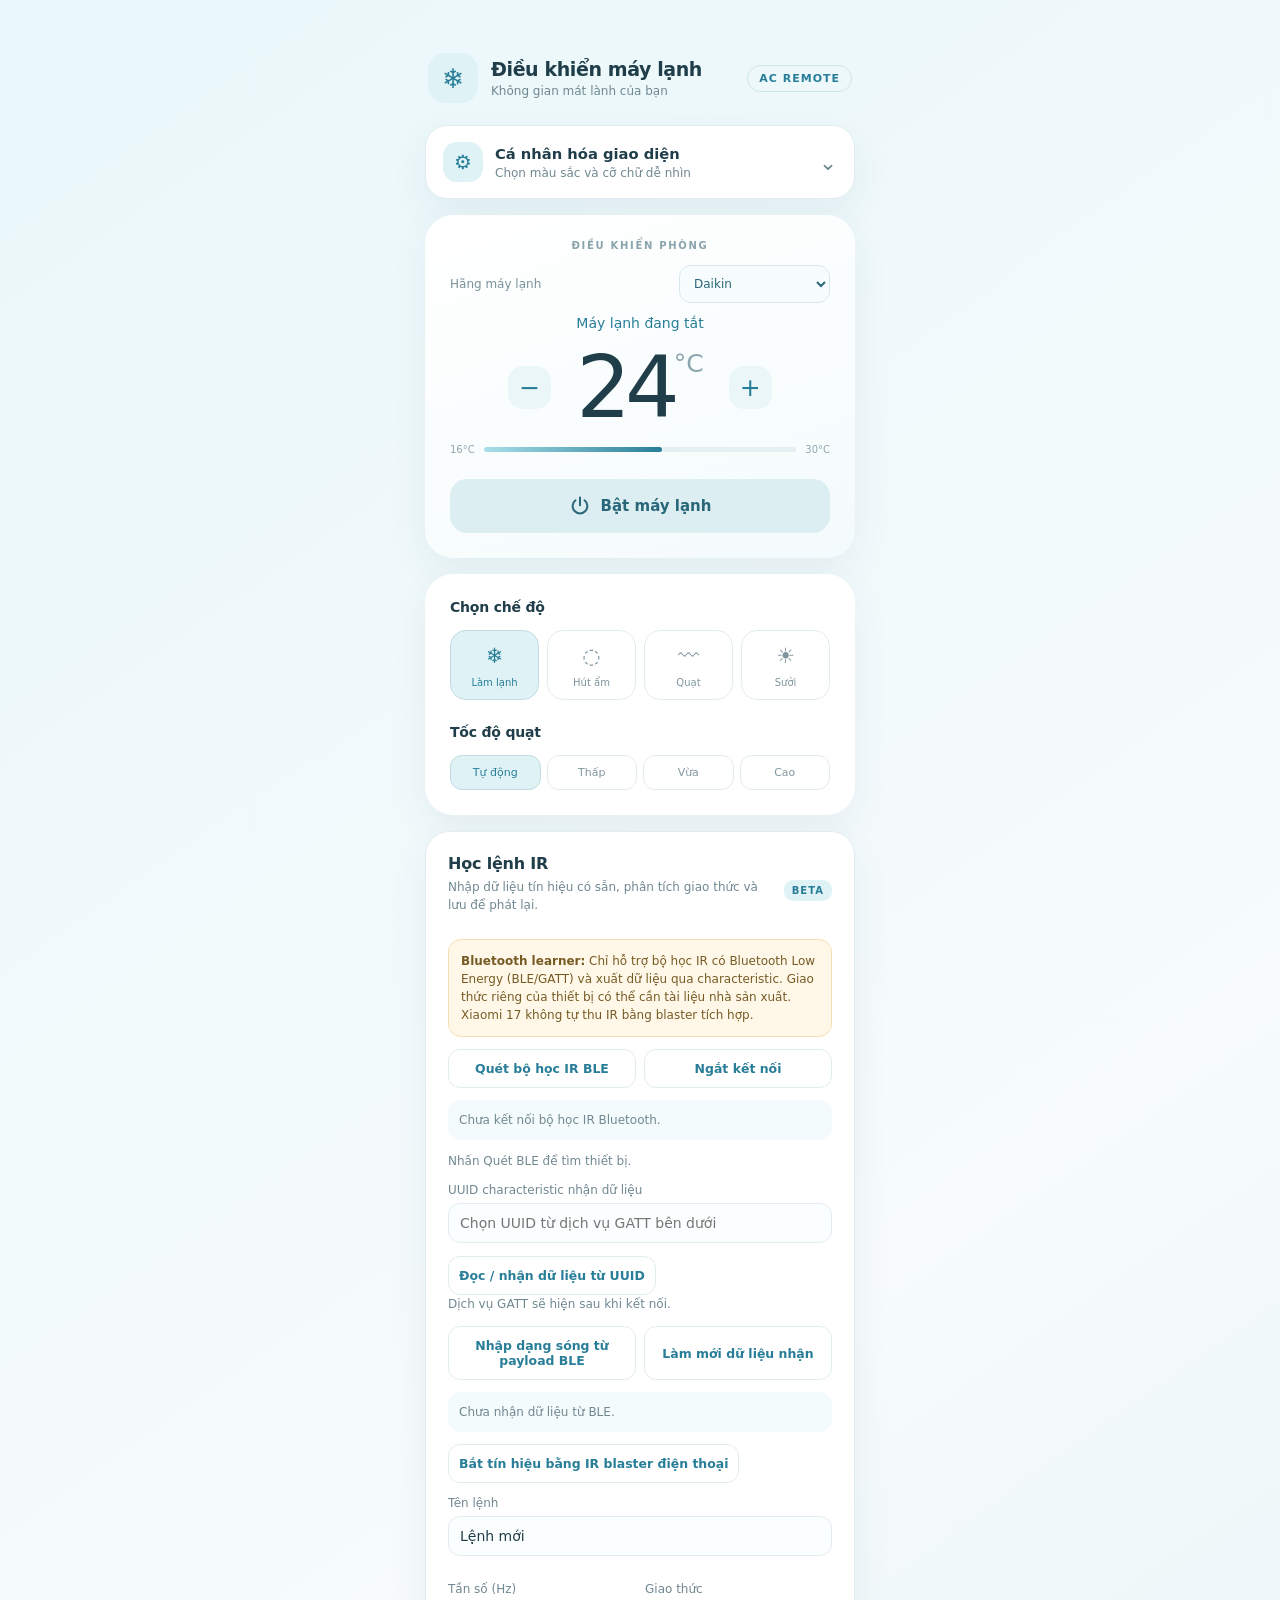
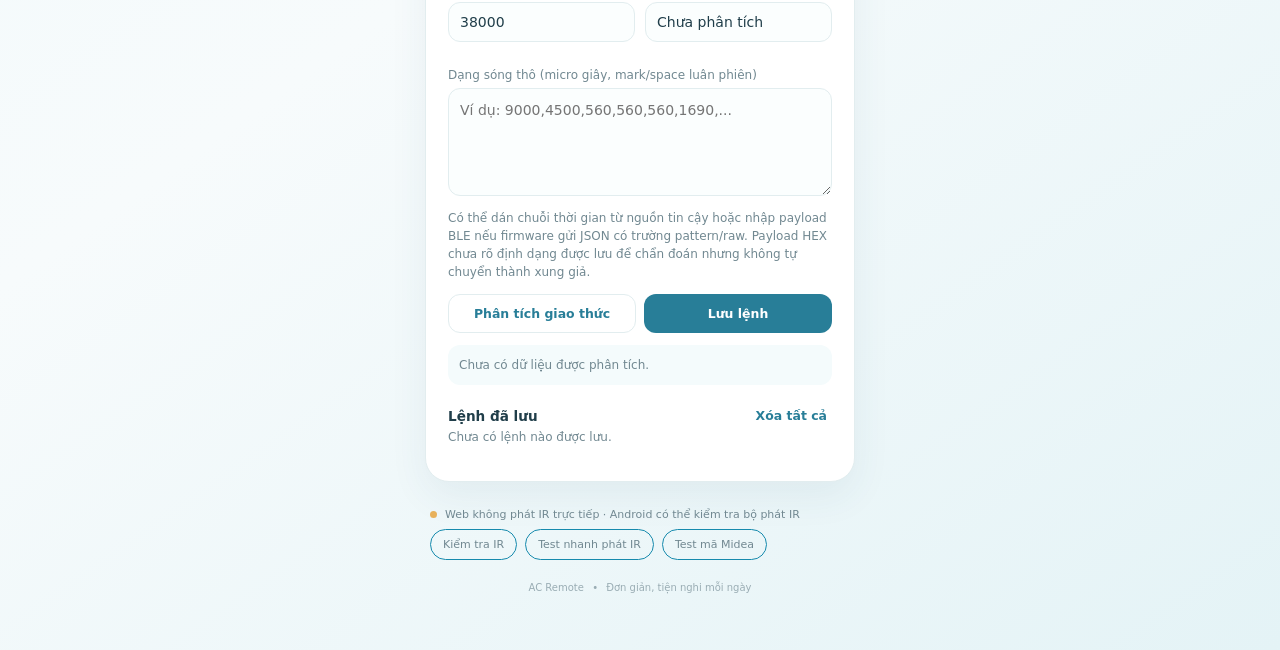
==== commit 370d3b22: "Update new version" ====
--- a/web/index.html
+++ b/web/index.html
@@ -48,6 +48,6 @@
   <div class="saved-heading"><strong>Lệnh đã lưu</strong><button type="button" id="clearLearnedIr" class="text-action">Xóa tất cả</button></div>
   <div id="learnedList" class="learned-list"><p class="learn-help">Chưa có lệnh nào được lưu.</p></div>
 </section>
-<section class="foot"><span class="dot"></span><span id="hint">Web không phát IR trực tiếp · Android có thể kiểm tra bộ phát IR</span><button type="button" id="checkIr" class="ir-check">Kiểm tra IR</button><button id="install" hidden>Cài ứng dụng</button></section>
+<section class="foot"><span class="dot"></span><span id="hint">Web không phát IR trực tiếp · Android có thể kiểm tra bộ phát IR</span><button type="button" id="checkIr" class="ir-check">Kiểm tra IR</button><button type="button" id="testIrPulse" class="ir-check">Test nhanh phát IR</button><button type="button" id="mideaSelfTest" class="ir-check">Test mã Midea</button><button id="install" hidden>Cài ứng dụng</button></section>
 <footer>AC Remote <span>•</span> Đơn giản, tiện nghi mỗi ngày</footer>
 </main><script src="app.js"></script></body></html>
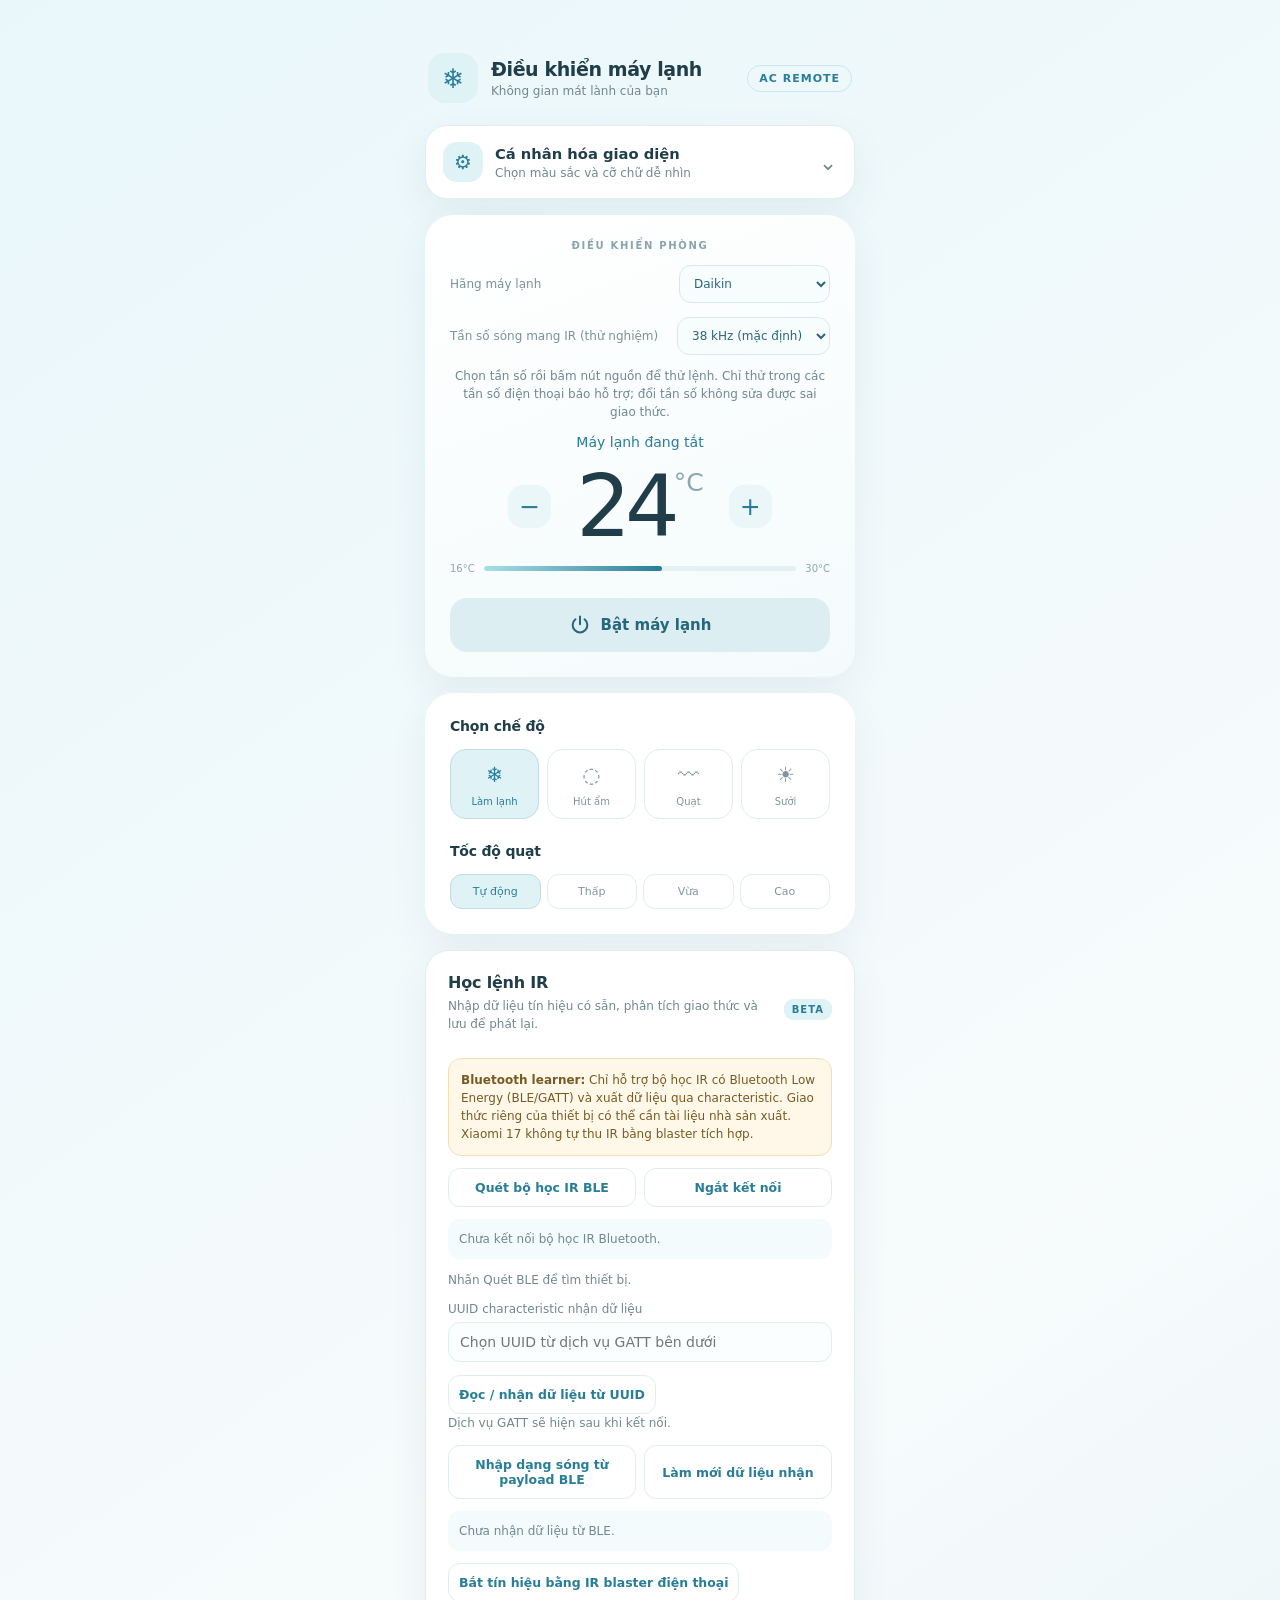
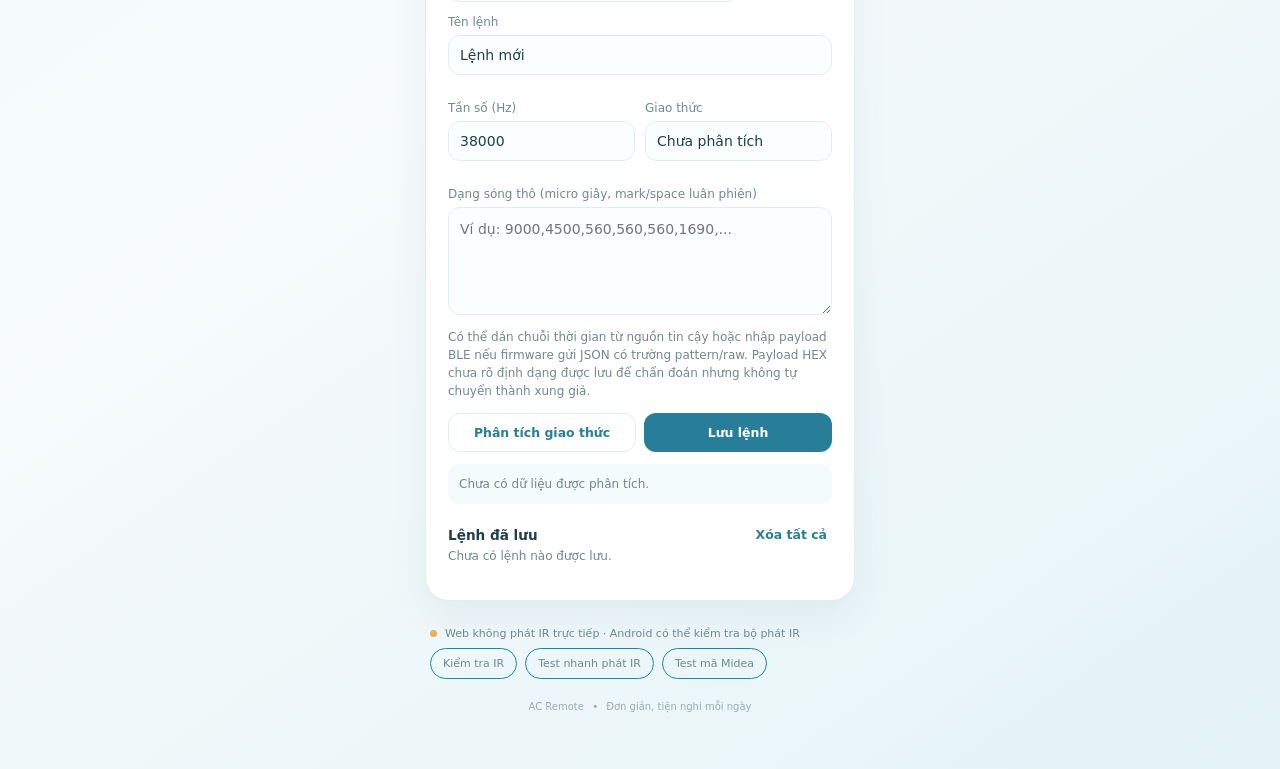
==== commit 55c023da: "Update source code" ====
--- a/web/index.html
+++ b/web/index.html
@@ -24,7 +24,7 @@
     </div>
   </details>
 </section>
-<section class="room"><div class="eyebrow">ĐIỀU KHIỂN PHÒNG</div><label class="brand-select" for="brand">Hãng máy lạnh<select id="brand"><option>Daikin</option><option>Panasonic</option><option>LG</option><option>Samsung</option><option>Mitsubishi Electric</option><option>Toshiba</option><option>Sharp</option><option>Gree</option><option>Midea</option><option>Casper</option><option>AUX</option><option>Khác</option></select></label><div class="status" id="status">Đang tắt</div><div class="temperature"><button id="minus" aria-label="Giảm nhiệt độ">−</button><div><strong id="temp">24</strong><span>°C</span></div><button id="plus" aria-label="Tăng nhiệt độ">+</button></div><div class="range">16°C <div class="track"><div id="trackfill"></div></div> 30°C</div><button id="power" class="power" type="button" aria-label="Bật máy lạnh" aria-pressed="false"><svg class="power-icon" viewBox="0 0 24 24" width="22" height="22" aria-hidden="true" focusable="false"><path d="M12 2.75v8.5" fill="none" stroke="currentColor" stroke-width="2.2" stroke-linecap="round"/><path d="M7.05 5.8a8 8 0 1 0 9.9 0" fill="none" stroke="currentColor" stroke-width="2.2" stroke-linecap="round" stroke-linejoin="round"/></svg><span id="powerText">Bật máy lạnh</span></button></section>
+<section class="room"><div class="eyebrow">ĐIỀU KHIỂN PHÒNG</div><label class="brand-select" for="brand">Hãng máy lạnh<select id="brand"><option>Daikin</option><option>Panasonic</option><option>LG</option><option>Samsung</option><option>Mitsubishi Electric</option><option>Toshiba</option><option>Sharp</option><option>Gree</option><option>Midea</option><option>Reetech</option><option>Casper</option><option>AUX</option><option>Khác</option></select></label><label class="brand-select" for="irCarrier">Tần số sóng mang IR (thử nghiệm)<select id="irCarrier"><option value="36000">36 kHz</option><option value="38000" selected>38 kHz (mặc định)</option><option value="40000">40 kHz</option><option value="56000">56 kHz</option></select></label><p class="learn-help">Chọn tần số rồi bấm nút nguồn để thử lệnh. Chỉ thử trong các tần số điện thoại báo hỗ trợ; đổi tần số không sửa được sai giao thức.</p><div class="status" id="status">Đang tắt</div><div class="temperature"><button id="minus" aria-label="Giảm nhiệt độ">−</button><div><strong id="temp">24</strong><span>°C</span></div><button id="plus" aria-label="Tăng nhiệt độ">+</button></div><div class="range">16°C <div class="track"><div id="trackfill"></div></div> 30°C</div><button id="power" class="power" type="button" aria-label="Bật máy lạnh" aria-pressed="false"><svg class="power-icon" viewBox="0 0 24 24" width="22" height="22" aria-hidden="true" focusable="false"><path d="M12 2.75v8.5" fill="none" stroke="currentColor" stroke-width="2.2" stroke-linecap="round"/><path d="M7.05 5.8a8 8 0 1 0 9.9 0" fill="none" stroke="currentColor" stroke-width="2.2" stroke-linecap="round" stroke-linejoin="round"/></svg><span id="powerText">Bật máy lạnh</span></button></section>
 <section class="controls"><h2>Chọn chế độ</h2><div class="mode-grid"><button data-mode="COOL" class="mode selected"><b>❄</b><span>Làm lạnh</span></button><button data-mode="DRY" class="mode"><b>◌</b><span>Hút ẩm</span></button><button data-mode="FAN" class="mode"><b>〰</b><span>Quạt</span></button><button data-mode="HEAT" class="mode"><b>☀</b><span>Sưởi</span></button></div><h2>Tốc độ quạt</h2><div class="fans"><button data-fan="AUTO" class="selected">Tự động</button><button data-fan="LOW">Thấp</button><button data-fan="MED">Vừa</button><button data-fan="HIGH">Cao</button></div></section>
 
 <section class="learn card" aria-labelledby="learn-title">
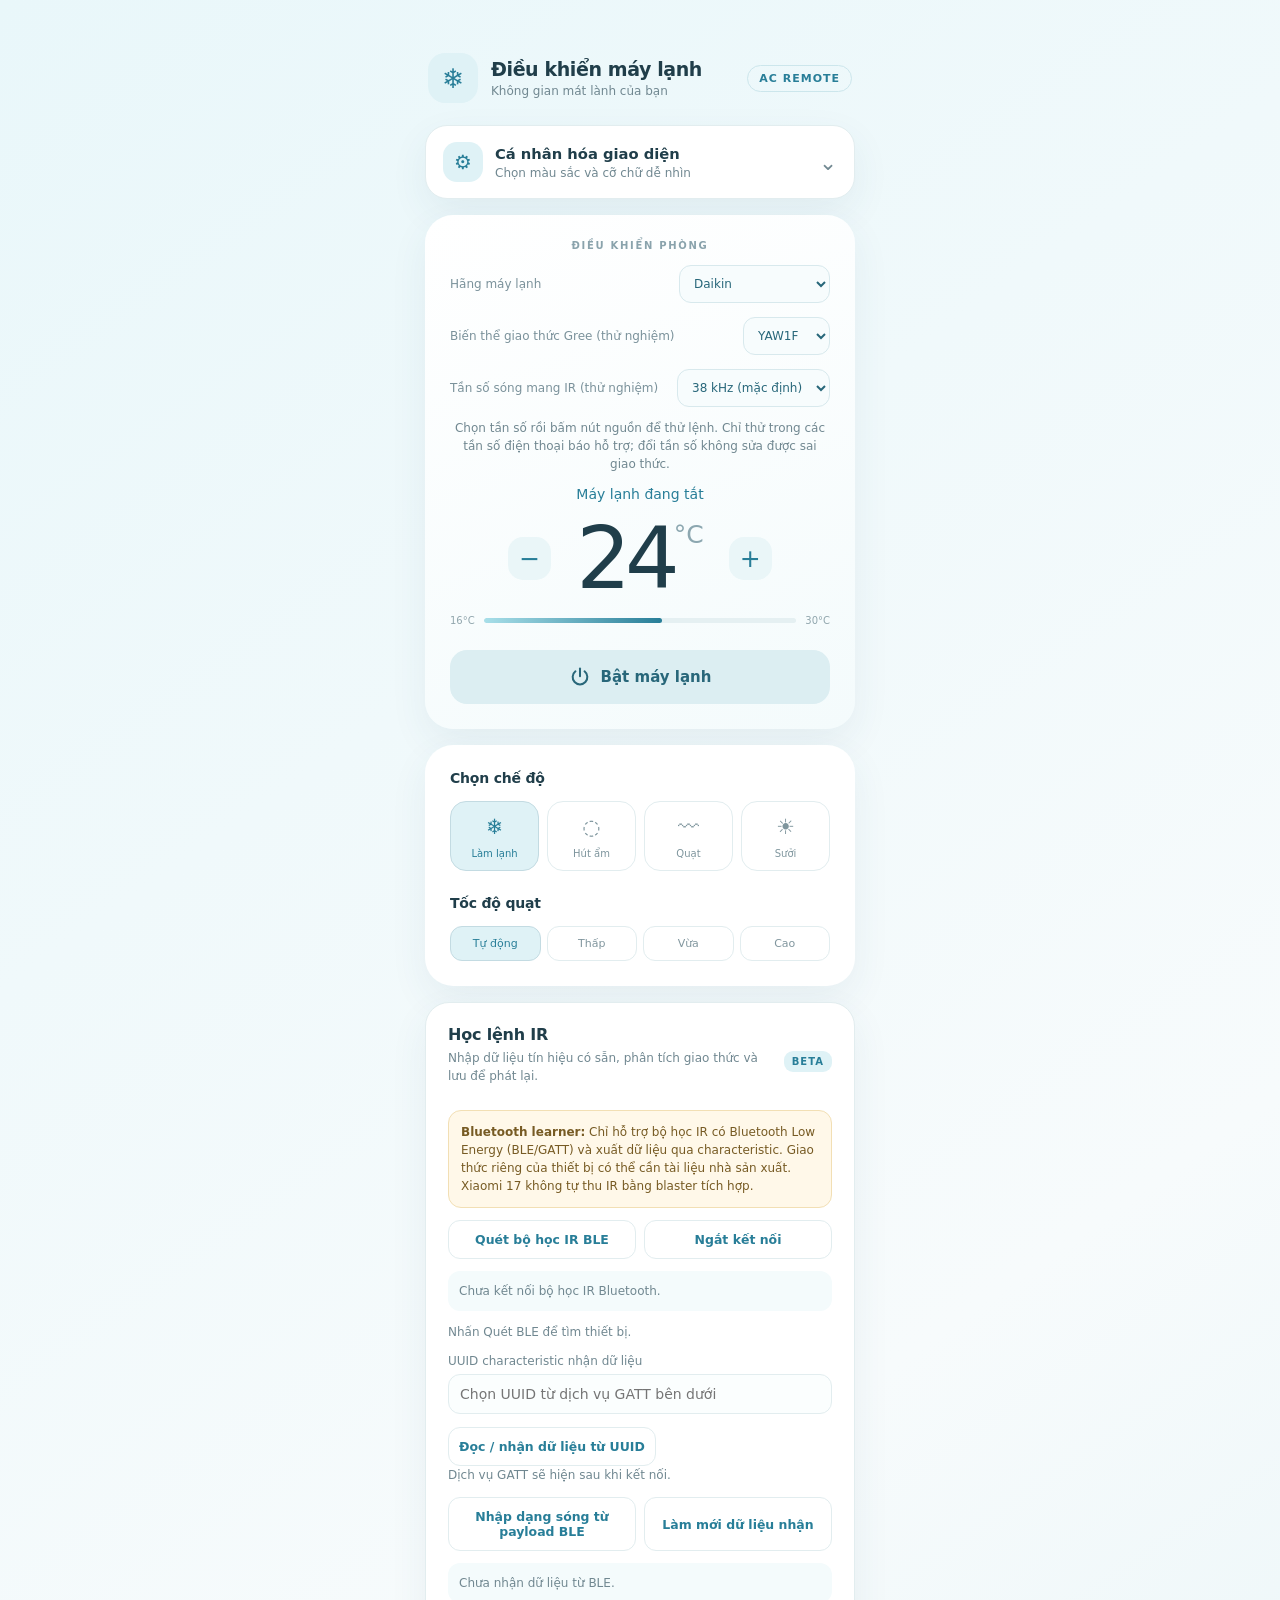
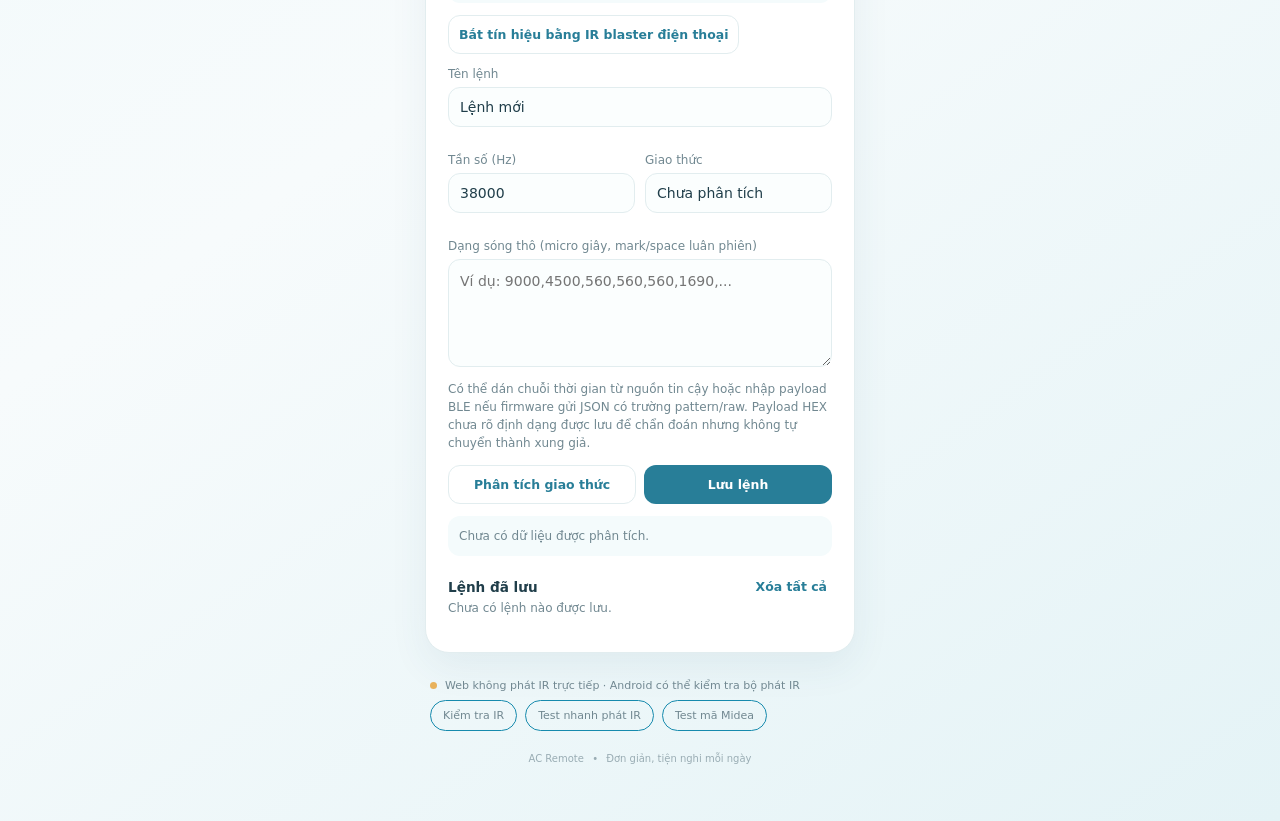
==== commit c5b6f53f: "Update source code" ====
--- a/web/index.html
+++ b/web/index.html
@@ -24,7 +24,7 @@
     </div>
   </details>
 </section>
-<section class="room"><div class="eyebrow">ĐIỀU KHIỂN PHÒNG</div><label class="brand-select" for="brand">Hãng máy lạnh<select id="brand"><option>Daikin</option><option>Panasonic</option><option>LG</option><option>Samsung</option><option>Mitsubishi Electric</option><option>Toshiba</option><option>Sharp</option><option>Gree</option><option>Midea</option><option>Reetech</option><option>Casper</option><option>AUX</option><option>Khác</option></select></label><label class="brand-select" for="irCarrier">Tần số sóng mang IR (thử nghiệm)<select id="irCarrier"><option value="36000">36 kHz</option><option value="38000" selected>38 kHz (mặc định)</option><option value="40000">40 kHz</option><option value="56000">56 kHz</option></select></label><p class="learn-help">Chọn tần số rồi bấm nút nguồn để thử lệnh. Chỉ thử trong các tần số điện thoại báo hỗ trợ; đổi tần số không sửa được sai giao thức.</p><div class="status" id="status">Đang tắt</div><div class="temperature"><button id="minus" aria-label="Giảm nhiệt độ">−</button><div><strong id="temp">24</strong><span>°C</span></div><button id="plus" aria-label="Tăng nhiệt độ">+</button></div><div class="range">16°C <div class="track"><div id="trackfill"></div></div> 30°C</div><button id="power" class="power" type="button" aria-label="Bật máy lạnh" aria-pressed="false"><svg class="power-icon" viewBox="0 0 24 24" width="22" height="22" aria-hidden="true" focusable="false"><path d="M12 2.75v8.5" fill="none" stroke="currentColor" stroke-width="2.2" stroke-linecap="round"/><path d="M7.05 5.8a8 8 0 1 0 9.9 0" fill="none" stroke="currentColor" stroke-width="2.2" stroke-linecap="round" stroke-linejoin="round"/></svg><span id="powerText">Bật máy lạnh</span></button></section>
+<section class="room"><div class="eyebrow">ĐIỀU KHIỂN PHÒNG</div><label class="brand-select" for="brand">Hãng máy lạnh<select id="brand"><option>Daikin</option><option>Panasonic</option><option>LG</option><option>Samsung</option><option>Mitsubishi Electric</option><option>Toshiba</option><option>Sharp</option><option>Gree</option><option>Midea</option><option>Reetech</option><option>Casper</option><option>AUX</option><option>Khác</option></select></label><label class="brand-select" for="greeModel">Biến thể giao thức Gree (thử nghiệm)<select id="greeModel"><option value="YAW1F">YAW1F</option><option value="YBOFB">YBOFB</option><option value="YX1FSF">YX1FSF</option></select></label><label class="brand-select" for="irCarrier">Tần số sóng mang IR (thử nghiệm)<select id="irCarrier"><option value="36000">36 kHz</option><option value="38000" selected>38 kHz (mặc định)</option><option value="40000">40 kHz</option><option value="56000">56 kHz</option></select></label><p class="learn-help">Chọn tần số rồi bấm nút nguồn để thử lệnh. Chỉ thử trong các tần số điện thoại báo hỗ trợ; đổi tần số không sửa được sai giao thức.</p><div class="status" id="status">Đang tắt</div><div class="temperature"><button id="minus" aria-label="Giảm nhiệt độ">−</button><div><strong id="temp">24</strong><span>°C</span></div><button id="plus" aria-label="Tăng nhiệt độ">+</button></div><div class="range">16°C <div class="track"><div id="trackfill"></div></div> 30°C</div><button id="power" class="power" type="button" aria-label="Bật máy lạnh" aria-pressed="false"><svg class="power-icon" viewBox="0 0 24 24" width="22" height="22" aria-hidden="true" focusable="false"><path d="M12 2.75v8.5" fill="none" stroke="currentColor" stroke-width="2.2" stroke-linecap="round"/><path d="M7.05 5.8a8 8 0 1 0 9.9 0" fill="none" stroke="currentColor" stroke-width="2.2" stroke-linecap="round" stroke-linejoin="round"/></svg><span id="powerText">Bật máy lạnh</span></button></section>
 <section class="controls"><h2>Chọn chế độ</h2><div class="mode-grid"><button data-mode="COOL" class="mode selected"><b>❄</b><span>Làm lạnh</span></button><button data-mode="DRY" class="mode"><b>◌</b><span>Hút ẩm</span></button><button data-mode="FAN" class="mode"><b>〰</b><span>Quạt</span></button><button data-mode="HEAT" class="mode"><b>☀</b><span>Sưởi</span></button></div><h2>Tốc độ quạt</h2><div class="fans"><button data-fan="AUTO" class="selected">Tự động</button><button data-fan="LOW">Thấp</button><button data-fan="MED">Vừa</button><button data-fan="HIGH">Cao</button></div></section>
 
 <section class="learn card" aria-labelledby="learn-title">
